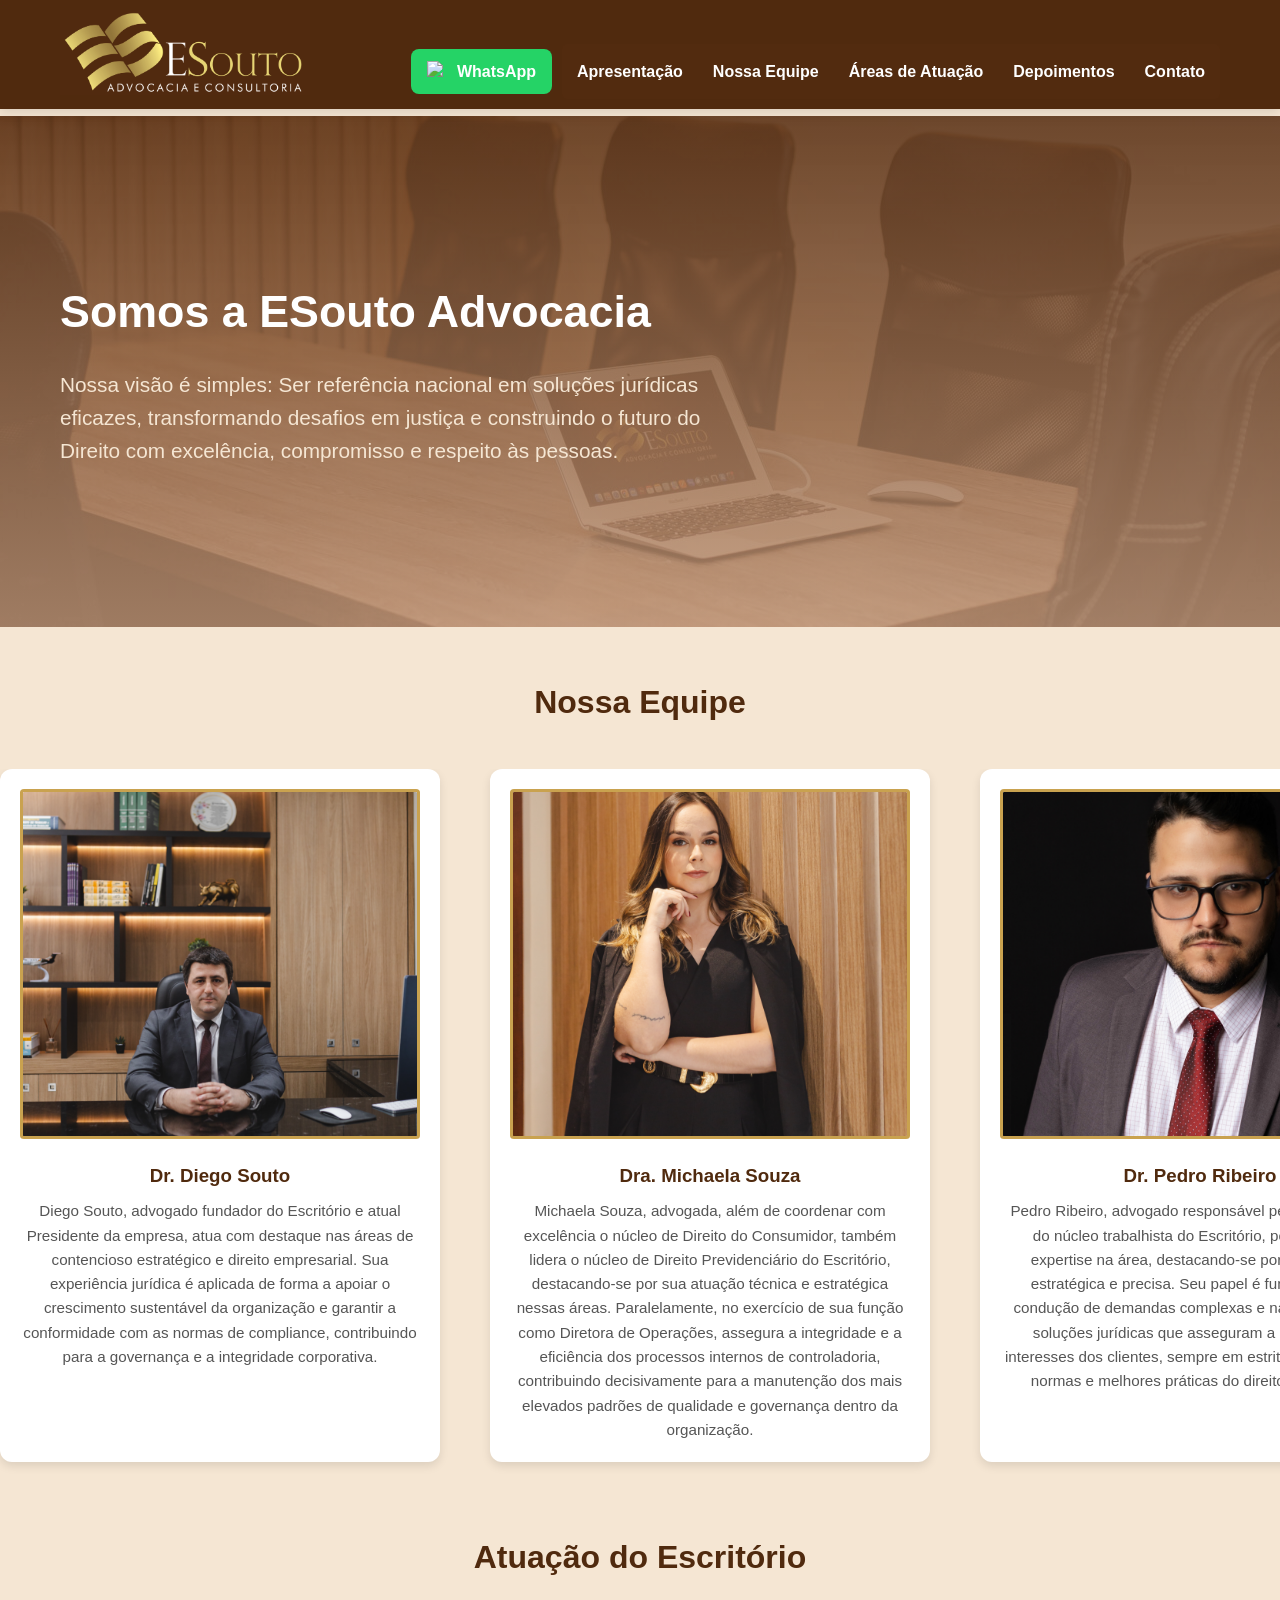
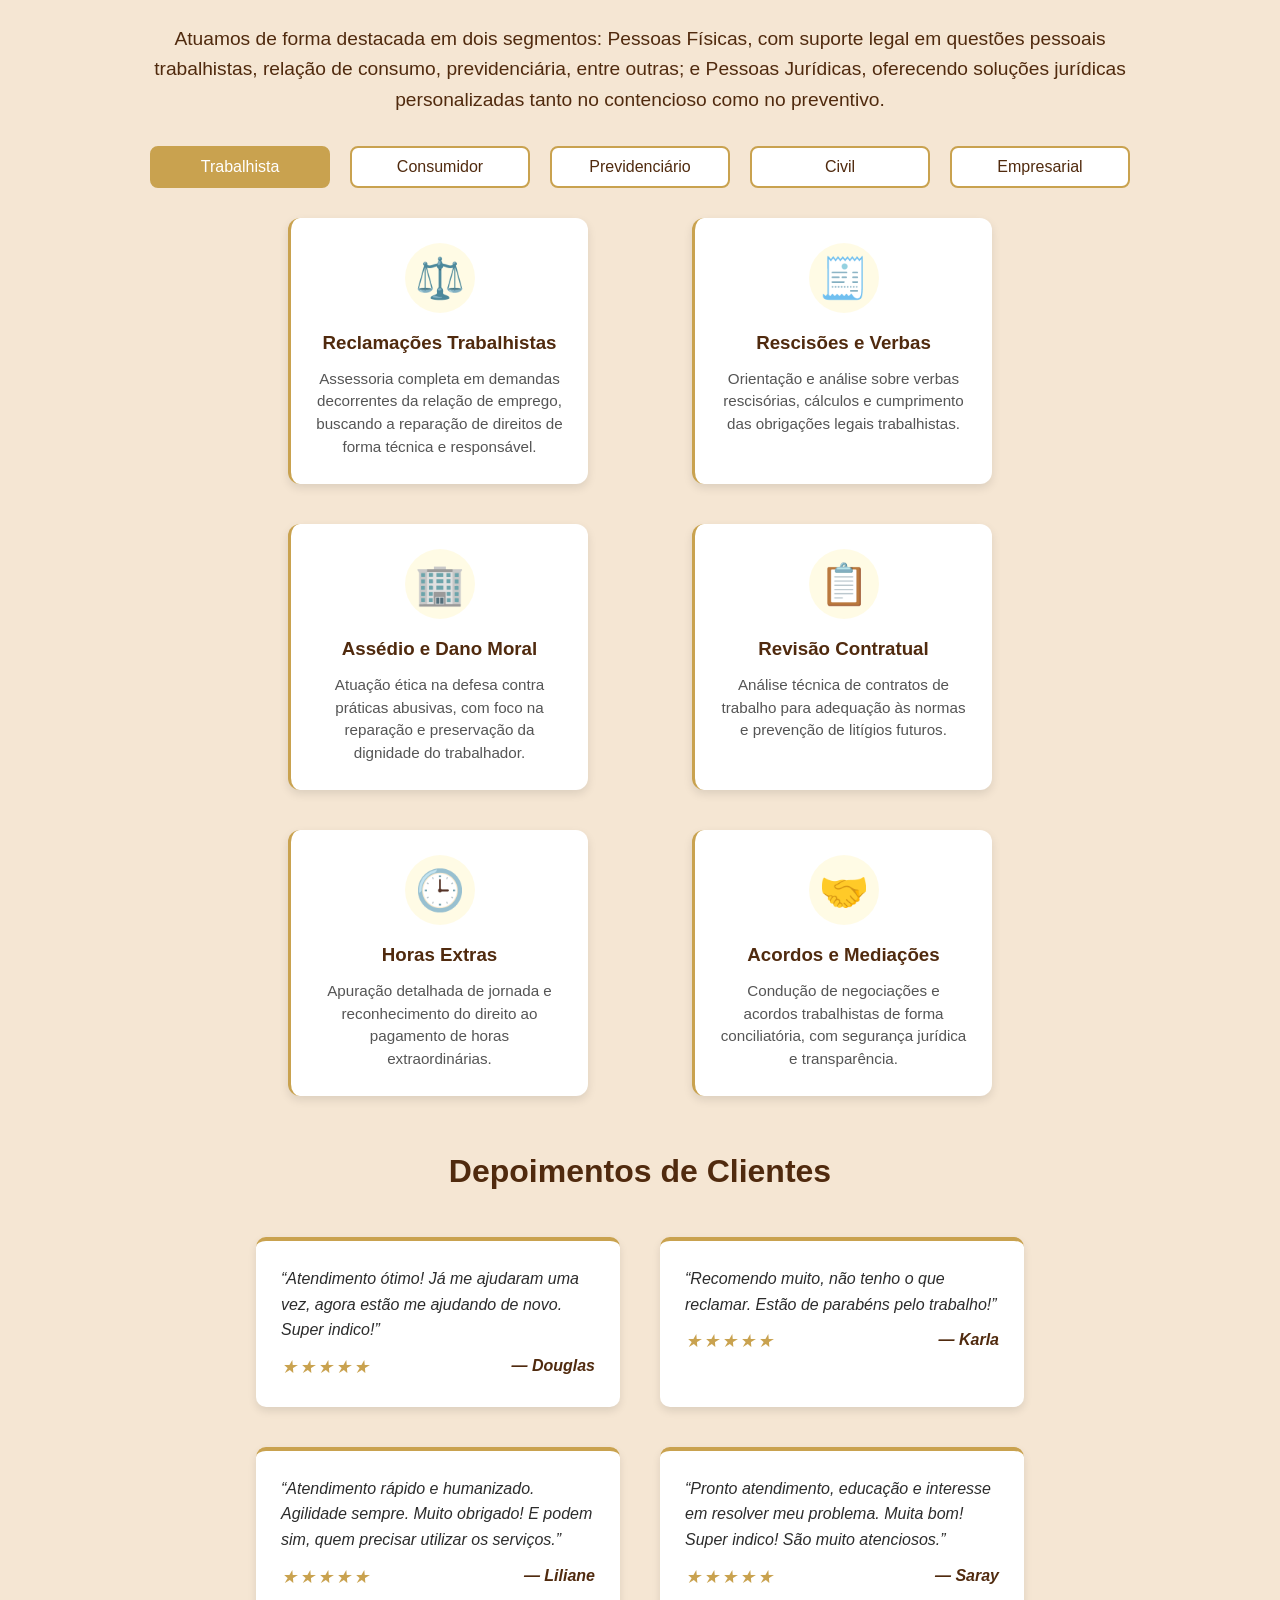
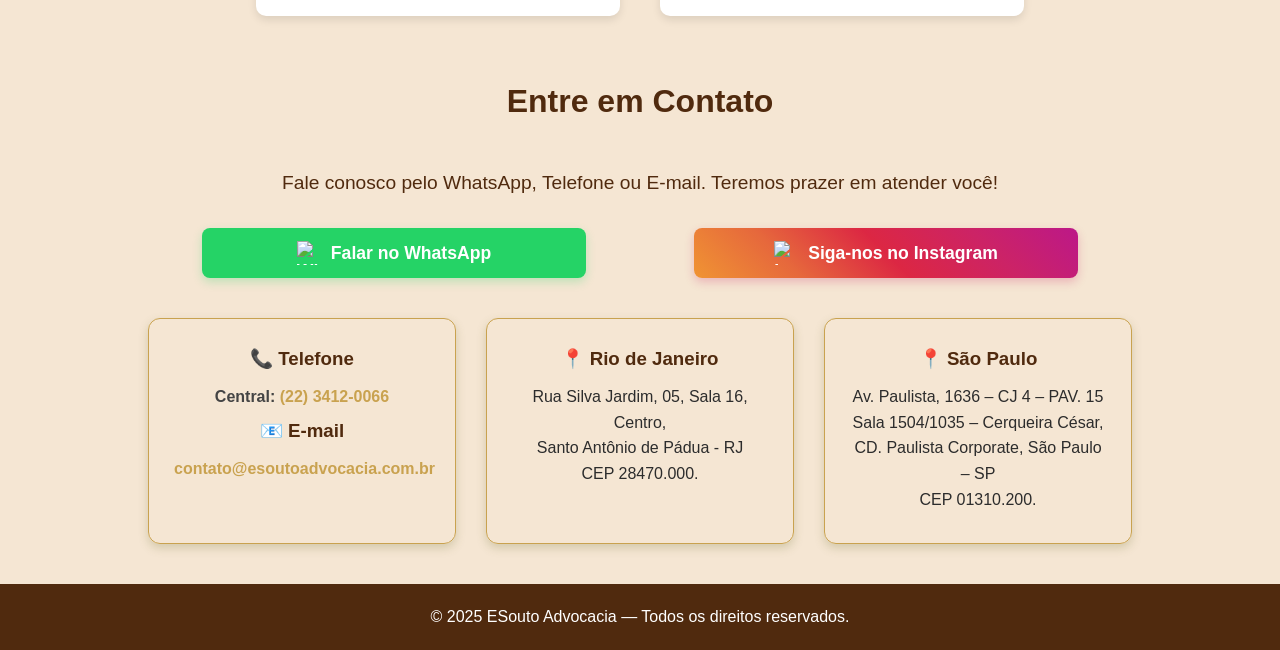
==== siteESouto/index.html @ 408ed257 "site Esouto" ====
<!DOCTYPE html>
<html lang="pt-BR">
<head>
  <meta charset="UTF-8">
  <meta name="viewport" content="width=device-width, initial-scale=1.0">
  <meta name="description" content="Escritório de advocacia especializado em Direito Trabalhista, Previdenciário e do Consumidor. Defesa com excelência, ética e resultados.">
  <title>ESouto Advocacia</title>
  <link rel="icon" href="images/logoMini.png" type="image/png">
  <link rel="stylesheet" href="style.css">
</head>
<body>
  <header>
    <img class="logo" src="images/Logo.png" alt="Logo-ESouto" />
    <div class="sub">
      <a href="https://api.whatsapp.com/send?phone=552234120066&text=Ol%C3%A1,%20estou%20em%20seu%20site%20e%20gostaria%20de%20falar%20com%20a%20ESouto%20Advocacia..." 
        target="_blank" 
        class="whatsapp-button">
        <img src="https://upload.wikimedia.org/wikipedia/commons/6/6b/WhatsApp.svg" 
            alt="WhatsApp" 
            class="whatsapp-icon">
        WhatsApp
      </a>
      <button class="menu-toggle" aria-label="Abrir menu">
        ☰
      </button>
      <nav>
        <a href="#sobre">Apresentação</a>
        <a href="#equipe">Nossa Equipe</a>
        <a href="#atuacao">Áreas de Atuação</a>
        <a href="#clientes">Depoimentos</a>
        <a href="#contato">Contato</a>
      </nav>
    </div>
  </header>

  <nav class="menu-oculto">
  <a href="#sobre">Apresentação</a>
    <a href="#equipe">Nossa Equipe</a>
    <a href="#atuacao">Áreas de Atuação</a>
    <a href="#clientes">Depoimentos</a>
    <a href="#contato">Contato</a>
  </nav>

  <section id="sobre" class="intro">
    <h1>Somos a ESouto Advocacia</h1>
    <p>Nossa visão é simples: Ser referência nacional em soluções jurídicas eficazes, transformando desafios em justiça e construindo o futuro do Direito com excelência, compromisso e respeito às pessoas.</p>
  </section>

  <section id="equipe">
    <h2>Nossa Equipe</h2>
    <div class="carrossel">
      <div class="carrossel-inner">
        <div class="advogado">
          <img src="images/Diego.png" alt="Dr. Diego Souto">
          <h3>Dr. Diego Souto</h3>
          <p>Diego Souto, advogado fundador do Escritório e atual Presidente da empresa, atua com destaque nas áreas de contencioso estratégico e direito empresarial. Sua experiência jurídica é aplicada de forma a apoiar o crescimento sustentável da organização e garantir a conformidade com as normas de compliance, contribuindo para a governança e a integridade corporativa.</p>
        </div>
        <div class="advogado">
          <img src="images/Michaela.png" alt="Dra. Michaela Souza">
          <h3>Dra. Michaela Souza</h3>
          <p>Michaela Souza, advogada, além de coordenar com excelência o núcleo de Direito do Consumidor, também lidera o núcleo de Direito Previdenciário do Escritório, destacando-se por sua atuação técnica e estratégica nessas áreas. Paralelamente, no exercício de sua função como Diretora de Operações, assegura a integridade e a eficiência dos processos internos de controladoria, contribuindo decisivamente para a manutenção dos mais elevados padrões de qualidade e governança dentro da organização.</p>
        </div>
        <div class="advogado">
          <img src="images/Pedro.png" alt="Dr. Pedro Ribeiro">
          <h3>Dr. Pedro Ribeiro</h3>
          <p>Pedro Ribeiro, advogado responsável pela coordenação do núcleo trabalhista do Escritório, possui notável expertise na área, destacando-se por sua atuação estratégica e precisa. Seu papel é fundamental na condução de demandas complexas e na formulação de soluções jurídicas que asseguram a proteção dos interesses dos clientes, sempre em estrita observância às normas e melhores práticas do direito do trabalho.</p>
        </div>
        <div class="advogado">
          <img src="images/Tamyris.png" alt="Tamyris Blanc">
          <h3>Tamyris Blanc</h3>
          <p>Tamyris Blanc, Diretora Institucional da empresa, exerce um papel fundamental no fortalecimento das relações institucionais e no apoio estratégico à gestão administrativa. Sua atuação abrange a supervisão das políticas internas e a garantia de alinhamento entre as diversas áreas da organização, promovendo uma gestão integrada e eficiente, sempre em conformidade com os princípios de governança e excelência operacional.</p>
        </div>
        <div class="advogado">
          <img src="images/Igor.png" alt="Igor Frotté">
          <h3>Igor Frotté</h3>
          <p>Igor Frotté, responsável setor de tecnologia, desempenha um papel crucial na garantia de que o Escritório se mantenha na vanguarda em termos de segurança e inovação tecnológica. Com precisão e expertise, assegura que as soluções adotadas sejam eficazes e alinhadas às mais modernas práticas do mercado, promovendo a proteção integral dos dados e informações sensíveis, além de impulsionar a eficiência operacional através de avanços tecnológicos.</p>
        </div>
      </div>

      <!-- Duplicado -->
      <div class="carrossel-inner">
        <div class="advogado">
          <img src="images/Diego.png" alt="Dr. Diego Souto">
          <h3>Dr. Diego Souto</h3>
          <p>Diego Souto, advogado fundador do Escritório e atual Presidente da empresa, atua com destaque nas áreas de contencioso estratégico e direito empresarial. Sua experiência jurídica é aplicada de forma a apoiar o crescimento sustentável da organização e garantir a conformidade com as normas de compliance, contribuindo para a governança e a integridade corporativa.</p>
        </div>
        <div class="advogado">
          <img src="images/Michaela.png" alt="Dra. Michaela Souza">
          <h3>Dra. Michaela Souza</h3>
          <p>Michaela Souza, advogada, além de coordenar com excelência o núcleo de Direito do Consumidor, também lidera o núcleo de Direito Previdenciário do Escritório, destacando-se por sua atuação técnica e estratégica nessas áreas. Paralelamente, no exercício de sua função como Diretora de Operações, assegura a integridade e a eficiência dos processos internos de controladoria, contribuindo decisivamente para a manutenção dos mais elevados padrões de qualidade e governança dentro da organização.</p>
        </div>
        <div class="advogado">
          <img src="images/Pedro.png" alt="Dr. Pedro Ribeiro">
          <h3>Dr. Pedro Ribeiro</h3>
          <p>Pedro Ribeiro, advogado responsável pela coordenação do núcleo trabalhista do Escritório, possui notável expertise na área, destacando-se por sua atuação estratégica e precisa. Seu papel é fundamental na condução de demandas complexas e na formulação de soluções jurídicas que asseguram a proteção dos interesses dos clientes, sempre em estrita observância às normas e melhores práticas do direito do trabalho.</p>
        </div>
        <div class="advogado">
          <img src="images/Tamyris.png" alt="Tamyris Blanc">
          <h3>Tamyris Blanc</h3>
          <p>Tamyris Blanc, Diretora Institucional da empresa, exerce um papel fundamental no fortalecimento das relações institucionais e no apoio estratégico à gestão administrativa. Sua atuação abrange a supervisão das políticas internas e a garantia de alinhamento entre as diversas áreas da organização, promovendo uma gestão integrada e eficiente, sempre em conformidade com os princípios de governança e excelência operacional.</p>
        </div>
        <div class="advogado">
          <img src="images/Igor.png" alt="Igor Frotté">
          <h3>Igor Frotté</h3>
          <p>Igor Frotté, responsável setor de tecnologia, desempenha um papel crucial na garantia de que o Escritório se mantenha na vanguarda em termos de segurança e inovação tecnológica. Com precisão e expertise, assegura que as soluções adotadas sejam eficazes e alinhadas às mais modernas práticas do mercado, promovendo a proteção integral dos dados e informações sensíveis, além de impulsionar a eficiência operacional através de avanços tecnológicos.</p>
        </div>
      </div>
    </div>
  </section>

  <section id="atuacao">
    <h2>Atuação do Escritório</h2>
    <p class="introd">
      Atuamos de forma destacada em dois segmentos: Pessoas Físicas, com suporte legal em questões pessoais trabalhistas, relação de consumo, previdenciária, entre outras; e Pessoas Jurídicas, oferecendo soluções jurídicas personalizadas tanto no contencioso como no preventivo.
    </p>

    <div class="tabs">
      <button class="tab active" data-tab="trabalhista">Trabalhista</button>
      <button class="tab" data-tab="consumidor">Consumidor</button>
      <button class="tab" data-tab="previdenciario">Previdenciário</button>
      <button class="tab" data-tab="civil">Civil</button>
      <button class="tab" data-tab="empresarial">Empresarial</button>
    </div>

    <div class="tab-content active" id="trabalhista">
      <div class="cards">
        <div class="card">
          <div class="icon">⚖️</div>
          <h3>Reclamações Trabalhistas</h3>
          <p>Assessoria completa em demandas decorrentes da relação de emprego, buscando a reparação de direitos de forma técnica e responsável.</p>
        </div>
        <div class="card">
          <div class="icon">🧾</div>
          <h3>Rescisões e Verbas</h3>
          <p>Orientação e análise sobre verbas rescisórias, cálculos e cumprimento das obrigações legais trabalhistas.</p>
        </div>
        <div class="card">
          <div class="icon">🏢</div>
          <h3>Assédio e Dano Moral</h3>
          <p>Atuação ética na defesa contra práticas abusivas, com foco na reparação e preservação da dignidade do trabalhador.</p>
        </div>
        <div class="card">
          <div class="icon">📋</div>
          <h3>Revisão Contratual</h3>
          <p>Análise técnica de contratos de trabalho para adequação às normas e prevenção de litígios futuros.</p>
        </div>
        <div class="card">
          <div class="icon">🕒</div>
          <h3>Horas Extras</h3>
          <p>Apuração detalhada de jornada e reconhecimento do direito ao pagamento de horas extraordinárias.</p>
        </div>
        <div class="card">
          <div class="icon">🤝</div>
          <h3>Acordos e Mediações</h3>
          <p>Condução de negociações e acordos trabalhistas de forma conciliatória, com segurança jurídica e transparência.</p>
        </div>
      </div>
    </div>

    <div class="tab-content" id="consumidor">
      <div class="cards">
        <div class="card">
          <div class="icon">💳</div>
          <h3>Cobranças Indevidas</h3>
          <p>Defesa contra cobranças e descontos indevidos, buscando a restituição de valores e a responsabilização adequada.</p>
        </div>
        <div class="card">
          <div class="icon">📱</div>
          <h3>Contratos de Telefonia</h3>
          <p>Atuação em casos de falhas na prestação de serviços e cláusulas abusivas em contratos de telecomunicações.</p>
        </div>
        <div class="card">
          <div class="icon">🚗</div>
          <h3>Problemas com Veículos</h3>
          <p>Auxílio em litígios envolvendo vícios ocultos, atrasos de entrega e descumprimento de garantias.</p>
        </div>
        <div class="card">
          <div class="icon">🏠</div>
          <h3>Planos e Serviços</h3>
          <p>Intermediação de conflitos com instituições financeiras, educacionais e de saúde, conforme o CDC.</p>
        </div>
        <div class="card">
          <div class="icon">💡</div>
          <h3>Falha na Prestação de Serviço</h3>
          <p>Atuação voltada à reparação de danos e cumprimento contratual nas relações de consumo.</p>
        </div>
        <div class="card">
          <div class="icon">📦</div>
          <h3>Produtos com Defeito</h3>
          <p>Reclamação de vícios de produto e assistência jurídica para garantir substituição ou ressarcimento.</p>
        </div>
      </div>
    </div>

    <div class="tab-content" id="previdenciario">
      <div class="cards">
        <div class="card">
          <div class="icon">👵</div>
          <h3>Aposentadorias</h3>
          <p>Planejamento e requerimento de aposentadorias, assegurando o melhor benefício possível dentro da legislação vigente.</p>
        </div>
        <div class="card">
          <div class="icon">💼</div>
          <h3>Benefícios por Incapacidade</h3>
          <p>Atuação em auxílios e aposentadorias por invalidez, com análise técnica de laudos e documentação.</p>
        </div>
        <div class="card">
          <div class="icon">👨‍👩‍👧</div>
          <h3>Pensão por Morte</h3>
          <p>Assessoria completa para concessão e revisão de pensões, com atenção à legislação previdenciária atual.</p>
        </div>
        <div class="card">
          <div class="icon">📑</div>
          <h3>Revisão de Benefício</h3>
          <p>Reavaliação de benefícios concedidos com erros de cálculo, buscando a devida correção e aumento do valor.</p>
        </div>
        <div class="card">
          <div class="icon">⚙️</div>
          <h3>Planejamento Previdenciário</h3>
          <p>Estratégia para garantir segurança e otimização na aposentadoria, considerando tempo e contribuições.</p>
        </div>
        <div class="card">
          <div class="icon">🕊️</div>
          <h3>Auxílio-Reclusão</h3>
          <p>Atendimento humanizado na obtenção do benefício aos dependentes conforme requisitos legais.</p>
        </div>
      </div>
    </div>

    <div class="tab-content" id="civil">
      <div class="cards">
        <div class="card">
          <div class="icon">🏡</div>
          <h3>Direito de Família</h3>
          <p>Atuação ética em divórcios, guarda, alimentos e partilhas, sempre priorizando soluções conciliatórias.</p>
        </div>
        <div class="card">
          <div class="icon">🧾</div>
          <h3>Contratos Civis</h3>
          <p>Elaboração e revisão de contratos com clareza jurídica e segurança nas relações civis.</p>
        </div>
        <div class="card">
          <div class="icon">⚖️</div>
          <h3>Responsabilidade Civil</h3>
          <p>Propositura e defesa em ações de indenização por danos materiais e morais.</p>
        </div>
        <div class="card">
          <div class="icon">📜</div>
          <h3>Sucessões</h3>
          <p>Planejamento sucessório e inventários com foco em segurança e harmonia familiar.</p>
        </div>
        <div class="card">
          <div class="icon">🏠</div>
          <h3>Posse e Propriedade</h3>
          <p>Assessoria em regularização de imóveis, usucapião e disputas possessórias.</p>
        </div>
        <div class="card">
          <div class="icon">🧍</div>
          <h3>Obrigações e Contratos</h3>
          <p>Atuação preventiva e contenciosa em descumprimento contratual e inadimplemento.</p>
        </div>
      </div>
    </div>

    <div class="tab-content" id="empresarial">
      <div class="cards">
        <div class="card">
          <div class="icon">🏢</div>
          <h3>Constituição de Empresas</h3>
          <p>Assessoria completa na estruturação e formalização de sociedades empresariais.</p>
        </div>
        <div class="card">
          <div class="icon">📈</div>
          <h3>Contratos Empresariais</h3>
          <p>Elaboração e revisão de instrumentos jurídicos voltados à atividade empresarial.</p>
        </div>
        <div class="card">
          <div class="icon">💼</div>
          <h3>Contencioso Empresarial</h3>
          <p>Defesa técnica em litígios envolvendo relações empresariais e comerciais.</p>
        </div>
        <div class="card">
          <div class="icon">🔍</div>
          <h3>Compliance e Governança</h3>
          <p>Implementação de políticas de conformidade e integridade corporativa.</p>
        </div>
        <div class="card">
          <div class="icon">🤝</div>
          <h3>Negociações e Contratos</h3>
          <p>Condução de negociações estratégicas com segurança jurídica e ética.</p>
        </div>
        <div class="card">
          <div class="icon">⚙️</div>
          <h3>Recuperação de Crédito</h3>
          <p>Atuação técnica na cobrança e recuperação de valores empresariais inadimplidos.</p>
        </div>
      </div>
    </div>
  </section>

  <section id="clientes">
    <h2>Depoimentos de Clientes</h2>
    <div class="depoimentos">
      <div class="depoimento">
        “Atendimento ótimo! Já me ajudaram uma vez, agora estão me ajudando de novo. Super indico!”
        <div class="avaliacao">
          <div class="estrelas">★★★★★</div>
          <span>— Douglas</span>
        </div>
      </div>
      <div class="depoimento">
        “Recomendo muito, não tenho o que reclamar. Estão de parabéns pelo trabalho!”
        <div class="avaliacao">
          <div class="estrelas">★★★★★</div>
          <span>— Karla</span>
        </div>
      </div>
      <div class="depoimento">
        “Atendimento rápido e humanizado. Agilidade sempre. Muito obrigado! E podem sim, quem precisar utilizar os serviços.”
        <div class="avaliacao">
          <div class="estrelas">★★★★★</div>
          <span>— Liliane</span>
        </div>
      </div>
      <div class="depoimento">
        “Pronto atendimento, educação e interesse em resolver meu problema. Muita bom! Super indico! São muito atenciosos.”
        <div class="avaliacao">
          <div class="estrelas">★★★★★</div>
          <span>— Saray</span>
        </div>
      </div>
      <div class="depoimento">
        “Atendimento excelente! Profissionais dedicados e muito atenciosos, sem forçar nada para querer arrancar dinheiro do povo, mas sim compromissados. Amei!! Parabéns para a equipe!”
        <div class="avaliacao">
          <div class="estrelas">★★★★★</div>
          <span>— Talita</span>
        </div>
      </div>
      <div class="depoimento">
        “Atendimento de excelência! Advogado muito humano e com equipe de primeira. Tudo aconteceu conforme combinado com valores justos e como consequência a vitória veio! Só tenho que agradecer. Meus parabéns!”
        <div class="avaliacao">
          <div class="estrelas">★★★★★</div>
          <span>— Rogério</span>
        </div>
      </div>
    </div>
  </section>

  <section id="contato" class="contato">
    <h2>Entre em Contato</h2>
    <p class="descricao">
      Fale conosco pelo WhatsApp, Telefone ou E-mail. Teremos prazer em atender você!
    </p>

    <div class="contato-botoes">
      <a href="https://api.whatsapp.com/send?phone=552234120066&text=Ol%C3%A1,%20estou%20em%20seu%20site%20e%20gostaria%20de%20falar%20com%20a%20ESouto%20Advocacia..." target="_blank" class="btn-contato whatsapp">
        <img src="https://upload.wikimedia.org/wikipedia/commons/6/6b/WhatsApp.svg" alt="WhatsApp">
        Falar no WhatsApp
      </a>

      <a href="https://www.instagram.com/esoutoadvocacia/" target="_blank" class="btn-contato instagram">
        <img src="https://upload.wikimedia.org/wikipedia/commons/a/a5/Instagram_icon.png" alt="Instagram">
        Siga-nos no Instagram
      </a>
    </div>

    <div class="contato-canais">
      <div class="contato-item">
        <h3>📞 Telefone</h3>
        <p><strong>Central:</strong> <a href="tel:+552234120066">(22) 3412-0066</a></p>
        <h3>📧 E-mail</h3>
        <p><a href="mailto:contato@esoutoadvocacia.com.br">contato@esoutoadvocacia.com.br</a></p>
      </div>

      <div class="contato-item">
        <h3>📍 Rio de Janeiro</h3>
          Rua Silva Jardim, 05, Sala 16, Centro, <br>
          Santo Antônio de Pádua - RJ <br> 
          CEP 28470.000.
        </p>
      </div>
      <div class="contato-item">
        <h3>📍 São Paulo</h3>
          Av. Paulista, 1636 – CJ 4 – PAV. 15 <br>
          Sala 1504/1035 – Cerqueira César, CD. Paulista Corporate, São Paulo – SP <br>
          CEP 01310.200.
        </p>
      </div>
    </div>
  </section>

  <a href="https://api.whatsapp.com/send?phone=552234120066&text=Ol%C3%A1,%20estou%20em%20seu%20site%20e%20gostaria%20de%20falar%20com%20a%20ESouto%20Advocacia..." class="whatsapp-float" target="_blank">
    <img src="https://upload.wikimedia.org/wikipedia/commons/6/6b/WhatsApp.svg" alt="WhatsApp">
  </a>

  <footer>
    © 2025 ESouto Advocacia — Todos os direitos reservados.
  </footer>

  <script src="script.js"></script>
</body>
</html>
---- siteESouto/style.css ----
:root {
      --primaria: #502A0E;
      --secundaria: #F5E6D3;
      --dourado: #C9A24F;
      --texto: #2C2C2C;
    }

    * {
      margin: 0;
      padding: 0;
      box-sizing: border-box;
      scroll-behavior: smooth;
    }

    body {
      font-family: 'Segoe UI', Tahoma, Geneva, Verdana, sans-serif;
      background-color: var(--secundaria);
      color: var(--texto);
      line-height: 1.6;
    }

    header {
      background-color: var(--primaria);
      color: white;
      padding: 10px 60px 10px 60px;
      display: flex;
      position: fixed;
      width: 100%;
      z-index: 3;
      justify-content: space-between;
      align-items:baseline;
      top: 0;
      box-shadow: 0 4px 10px rgba(0,0,0,0.1);
    }

    header img {
      width: 250px;
    }

    header h1 {
      font-size: 2.5em;
      margin-bottom: 10px;
      letter-spacing: 1px;
    }

    header p {
      font-size: 1.2em;
      color: var(--dourado);
    }

    nav {
      background-color: #522b0f;
      border-radius: 5px;
      display: flex;
      justify-content: center;
      gap: 30px;
      padding: 15px;
    }

    nav a {
      color: white;
      text-decoration: none;
      font-weight: bold;
      transition: color 0.3s;
      display: flex;
      justify-content: center;
      align-items: center;
    }

    nav a:hover {
      color: var(--dourado);
    }

    .whatsapp-button {
      display: inline-flex;
      align-items: center;
      gap: 8px;
      background-color: #25D366; /* Cor oficial do WhatsApp */
      color: white;
      text-decoration: none;
      font-weight: 600;
      font-size: 16px;
      padding: 10px 16px;
      border-radius: 8px;
      transition: background 0.3s ease, transform 0.2s ease;
      margin-right: 10px;
    }

    .whatsapp-button:hover {
      background-color: #1ebe5d;
      transform: scale(1.05);
    }

    .whatsapp-icon {
      width: 22px;
      height: 22px;
    }

    section {
      padding-top: 50px;
    }

    h2 {
      text-align: center;
      color: var(--primaria);
      margin-bottom: 40px;
      font-size: 2em;
    }

    /* --- Seção Apresentação --- */
    .intro {
      background: linear-gradient(rgba(97, 56, 27, 0.9), rgba(193, 149, 117, 0.8)), 
                  url('images/es2.jpg') center;
      color: white;
      text-align: left;
      padding: 160px 60px;
      margin-top: 116px;
    }

    .intro h1 {
      font-size: 2.8em;
      margin-bottom: 20px;
    }

    .intro p {
      font-size: 1.3em;
      max-width: 700px;
      color: var(--secundaria);
    }

    /* --- Carrossel Advogados --- */

    .carrossel {
      display: flex;
      gap: 60px;
      padding-bottom: 20px;
      overflow: hidden;
      position: relative;
    }

    .carrossel-inner {
      display: flex;
      gap: 50px;
      animation: deslizar 80s linear infinite;
    }

    @keyframes deslizar {
      from {
        transform: translateX(0);
      }
      to {
        transform: translateX(-100%);
      }
    }

    .advogado {
      background: white;
      border-radius: 12px;
      box-shadow: 0 4px 10px rgba(0,0,0,0.1);
      flex: 0 0 300px;
      scroll-snap-align: center;
      text-align: center;
      padding: 20px;
    }

    .advogado img {
      width: 400px;
      height: 350px;
      border-radius: 1%;
      object-fit: cover;
      object-position: center;
      margin-bottom: 15px;
      border: 3px solid var(--dourado);
    }

    .advogado h3 {
      color: var(--primaria);
      margin-bottom: 8px;
    }

    .advogado p {
      font-size: 0.95em;
      color: #555;
    }

    /* --- Áreas de atuação --- */

    #atuacao {
      text-align: center;
    }

    #atuacao .introd {
      color: var(--primaria);
      font-size: 1.2em;
      line-height: 1.6em;
      padding-bottom: 30px;
      margin: auto;
      max-width: 1000px;
    }

    .tabs {
      display: flex;
      justify-content: center;
      gap: 20px;
      margin-bottom: 30px;
      flex-wrap: wrap;
    }

    .tab {
      background: white;
      border: 2px solid var(--dourado);
      color: var(--primaria);
      padding: 10px 20px;
      border-radius: 8px;
      cursor: pointer;
      transition: all 0.3s;
      font-size: 16px;
      width: 180px;
    }

    .tab.active, .tab:hover {
      background: var(--dourado);
      color: white;
    }

    .tab-content {
      display: none;
    }

    .tab-content.active {
      display: block;
    }

    .cards {
      display: grid;
      grid-template-columns: repeat(auto-fit, minmax(250px, 1fr));
      gap: 40px;
      justify-items: center;
      margin: 0px 20vw;
    }

    .card {
      background: white;
      padding: 25px;
      border-radius: 12px;
      box-shadow: 0 4px 10px rgba(0,0,0,0.1);
      max-width: 300px;
      text-align: center;
      transition: transform 0.3s ease;
      border-left: 3px solid var(--dourado);
    }

    .card:hover {
      transform: translateY(-5px);
    }

    .icon {
      font-size: 40px;
      color: var(--dourado);
      background: rgba(255,215,0,0.1);
      border-radius: 50%;
      width: 70px;
      height: 70px;
      display: flex;
      align-items: center;
      justify-content: center;
      margin: 0 auto 15px;
    }

    .card h3 {
      color: var(--primaria);
      margin-bottom: 10px;
    }

    .card p {
      color: #555;
      font-size: 0.95em;
      line-height: 1.5em;
    }




    /* --- Depoimentos --- */
    .depoimentos {
      display: grid;
      grid-template-columns: repeat(auto-fit, minmax(25vw, 1fr));
      gap: 40px;
      margin: 0 20vw;
      position: relative;
    }

    .depoimento {
      background: white;
      padding: 25px;
      border-radius: 10px;
      border-top: 4px solid var(--dourado);
      box-shadow: 0 4px 8px rgba(0,0,0,0.1);
      font-style: italic;
      display: none;
      opacity: 0;
      visibility: hidden;
      transform: translateY(10px);
      transition: opacity 0.8s ease, transform 0.8s ease;
      cursor: pointer;
    }

    .depoimento.ativo {
      opacity: 1;
      display: inline;
      visibility: visible;
      transform: translateY(0);
    }

    .depoimento span {
      display: block;
      margin-top: 10px;
      color: var(--primaria);
      font-weight: bold;
      text-align: right;
    }

    .avaliacao {
      display: flex;
      justify-content: space-between;
    }

    .estrelas {
      color: var(--dourado); /* usa sua variável dourado */
      font-size: 18px;
      letter-spacing: 2px;
      margin-top: 10px;
      text-align: right;
    }

    /* --- Contato --- */

    .contato {
      text-align: center;
      padding: 60px 20px 0px 20px;
      margin: 0px 10vw;
    }

    .contato .descricao {
      color: var(--primaria);
      font-size: 1.2em;
      margin-bottom: 30px;
    }

    .contato-canais {
      display: grid;
      grid-template-columns: repeat(auto-fit, minmax(280px, 1fr));
      gap: 30px;
      justify-items: center;
      margin-bottom: 40px;
    }

    .contato-item {
      padding: 25px;
      border-radius: 12px;
      border: solid 1px var(--dourado);
      box-shadow: 0 4px 10px rgba(111, 116, 51, 0.25);
      width: 100%;
      max-width: 380px;
    }

    .contato-item h3 {
      color: var(--primaria);
      margin-bottom: 10px;
    }

    .contato-item p {
      margin: 6px 0;
      color: #444;
      font-size: 1em;
    }

    .contato a {
      color: var(--dourado);
      font-weight: bold;
      text-decoration: none;
    }

    .contato a:hover {
      text-decoration: underline;
    }

    /* --- Botões de contato --- */

    .contato-botoes {
      display: flex;
      justify-content: space-around;
      flex-wrap: wrap;
      margin-bottom: 40px;
    }

    .btn-contato {
      display: flex;
      align-items: center;
      justify-content: center;
      font-weight: 600;
      font-size: 1.1em;
      color: white  !important;
      padding: 14px 28px;
      border-radius: 8px;
      text-decoration: none;
      transition: transform 0.2s ease, box-shadow 0.2s ease;
      width: 30vw;
      height: 50px;
    }

    .btn-contato img {
      width: 24px;
      height: 24px;
      margin-right: 10px;
    }

    /* WhatsApp */
    .btn-contato.whatsapp {
      background-color: #25D366;
      box-shadow: 0 4px 10px rgba(37, 211, 102, 0.25);
    }

    .btn-contato.whatsapp:hover {
      transform: scale(1.05);
      box-shadow: 0 6px 12px rgba(37, 211, 102, 0.35);
    }

    /* Instagram */
    .btn-contato.instagram {
      background: linear-gradient(45deg, #f09433, #e6683c, #dc2743, #cc2366, #bc1888);
      box-shadow: 0 4px 10px rgba(204, 35, 102, 0.25);
    }

    .btn-contato.instagram:hover {
      transform: scale(1.05);
      box-shadow: 0 6px 12px rgba(204, 35, 102, 0.35);
    }


    footer {
      background-color: var(--primaria);
      color: white;
      text-align: center;
      padding: 20px;
    } 


    .sub {
      display: flex;
      align-items: center;
    }

    .menu-oculto {
      position: fixed;
      top: 90px;
      right: 0;
      z-index: 5;
      display: none;
      justify-content: center;
      flex-direction: column;
    }

    .menu-toggle {
      display: none;
    }

    .whatsapp-float {
      display: none;
    }

  @media (max-width: 1250px) {

    nav a {
      font-size: 14px;
    }

    header {
      padding: 10px 10px 10px 30px;
    }

  }

  @media (max-width: 1055px) {

    .intro {
      margin-top: 105px;
    }

    .depoimentos {
      grid-template-columns: repeat(auto-fit, minmax(90vw, 1fr));
      margin: 0 5vw;
    }

    header {
      align-items: center;
    }

    header nav {
      display: none;
    }

    .menu-oculto.ativo{
      display: flex;
    }

    .menu-toggle {
      display: inline;
      height: 40px;
      width: 40px;
      font-size: 20px;
      margin-left: 30px;
    }

  }

  @media (max-width: 660px) {

    .intro {
      margin-top: 80px;
    }

    header {
      height: 80px;
    }

    .logo {
      width: 30vw;
      min-width: 110px;
    }

    .menu-oculto {
      top: 70px;
    }

    .contato-botoes {
      width: 100%;
      font-size: 15px;
    }

    .contato-botoes a{
      width: 95%;
      margin-bottom: 20px;
    }

  }

  @media (max-width: 500px) {

    h2 {
      font-size: 22px ;
    }

    .whatsapp-button{
      margin: 0; 
      height: 40px;
      font-size: 12px;
    }

    header {
      padding: 10px 0px;
    }

    .menu-toggle {
      margin: 10px;
    }

    .cards {
      width: 100%;
      margin: 0px !important;
    }

    .card {
      margin: 0px 5px;
    }

    .contato-canais {
      display: flex;
      flex-direction: column;
      width: 100%;
      align-items: center;
    }

    .contato {
      padding: 60px 0px;
      margin: 0px 5px;
    }

    .contato-item {
      width: 100%;
      font-size: 15px;
    }

    .depoimentos {
      margin: 5px;
    }

    #atuacao .introd  {
      font-size: 16px;
    }

    .intro {
      text-align: left;
      padding: 20vw 20px;
      background-size: cover;
    }

    .intro h1 {
      font-size: 1.2em;
      margin-bottom: 20px;
    }

    .intro p {
      font-size: 1em;
    }

    .carrossel {
      gap: 20px;
    }

    .advogado {
      padding: 10px;
    }

    .advogado img {
      width: 90vw;
      height: 80vw;
      margin-bottom: 0px;
    }

    .advogado h3 {
      color: var(--primaria);
      margin-bottom: 3px;
    }

    .advogado p {
      font-size: 0.95em;
      color: #555;
    }

    .whatsapp-float {
    position: fixed;
    bottom: 20px;
    right: 20px;
    background-color: #25d366;
    border-radius: 50%;
    padding: 8px;
    box-shadow: 0 2px 5px rgba(0,0,0,0.3);
    z-index: 1000;
    display: block;
    }

    .whatsapp-float img {
      width: 40px;
      height: 40px;
      object-fit: contain;
      display: block;  
    }
  }
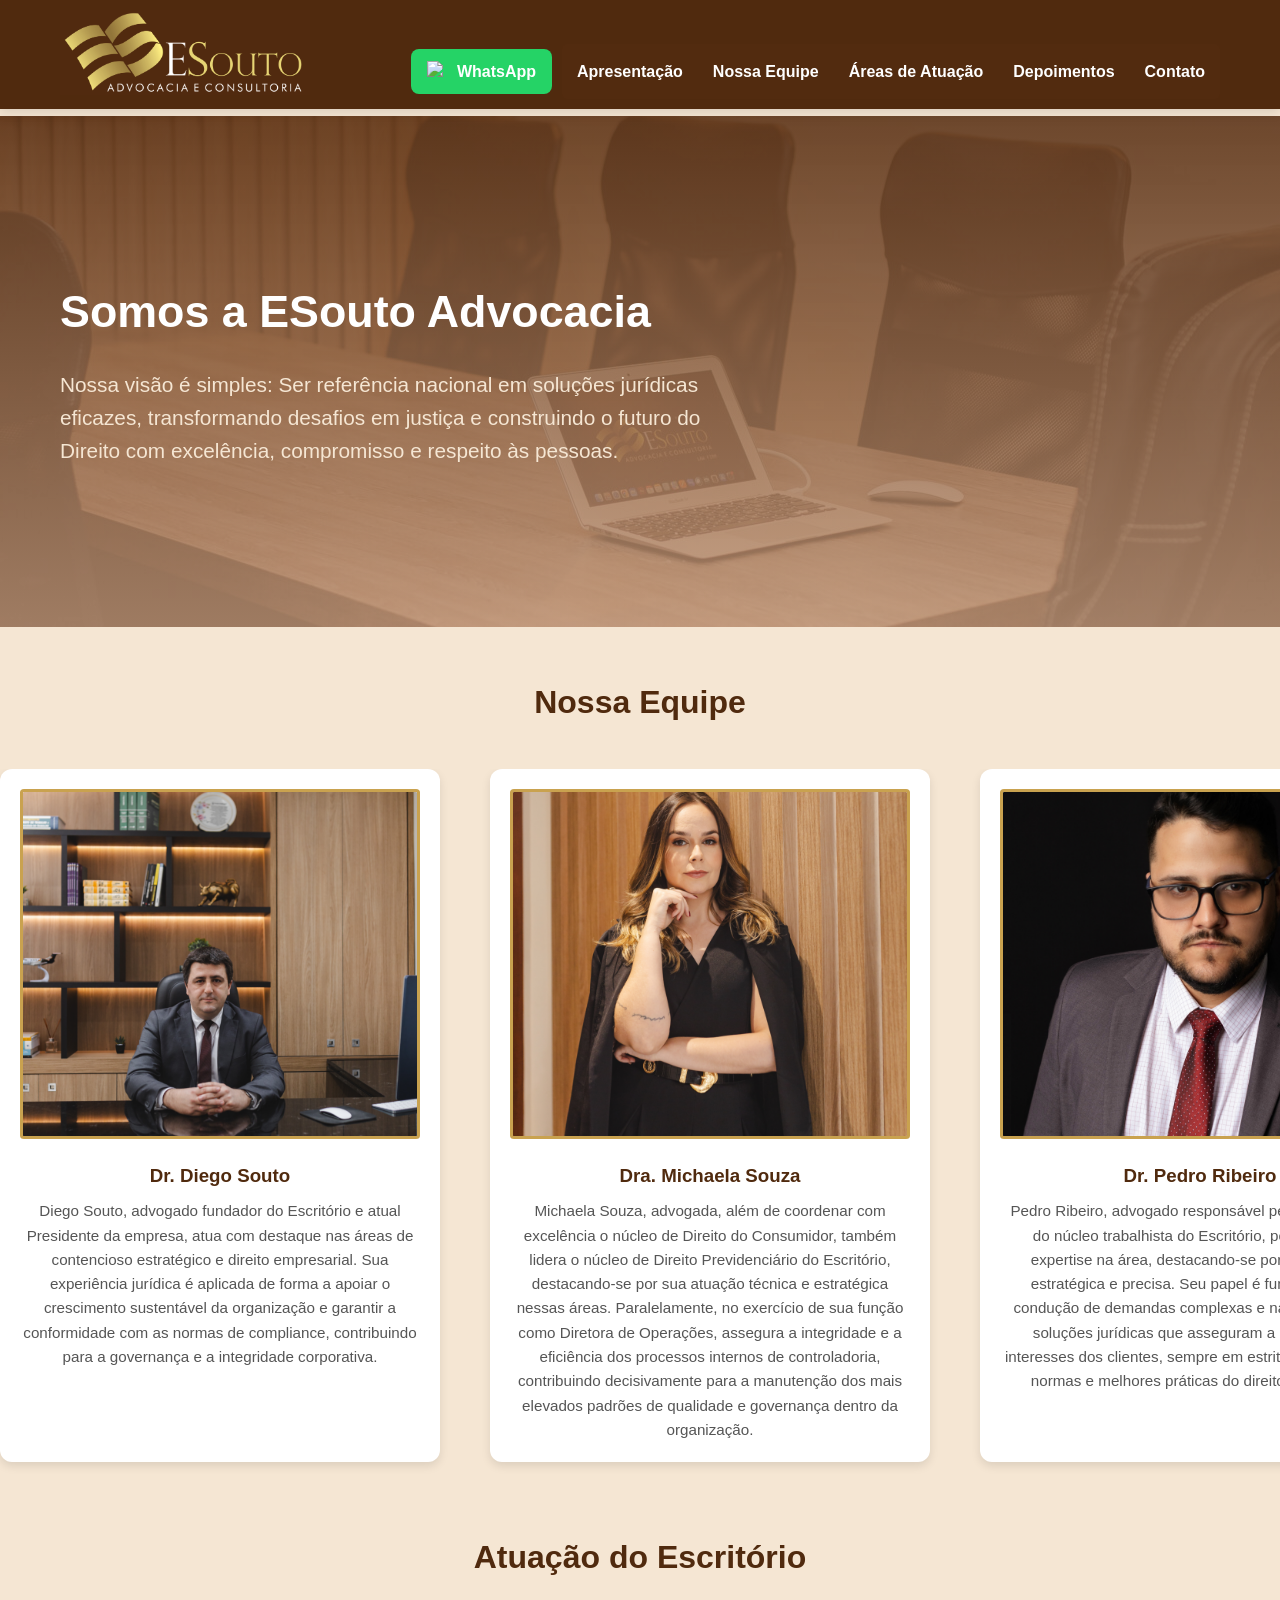
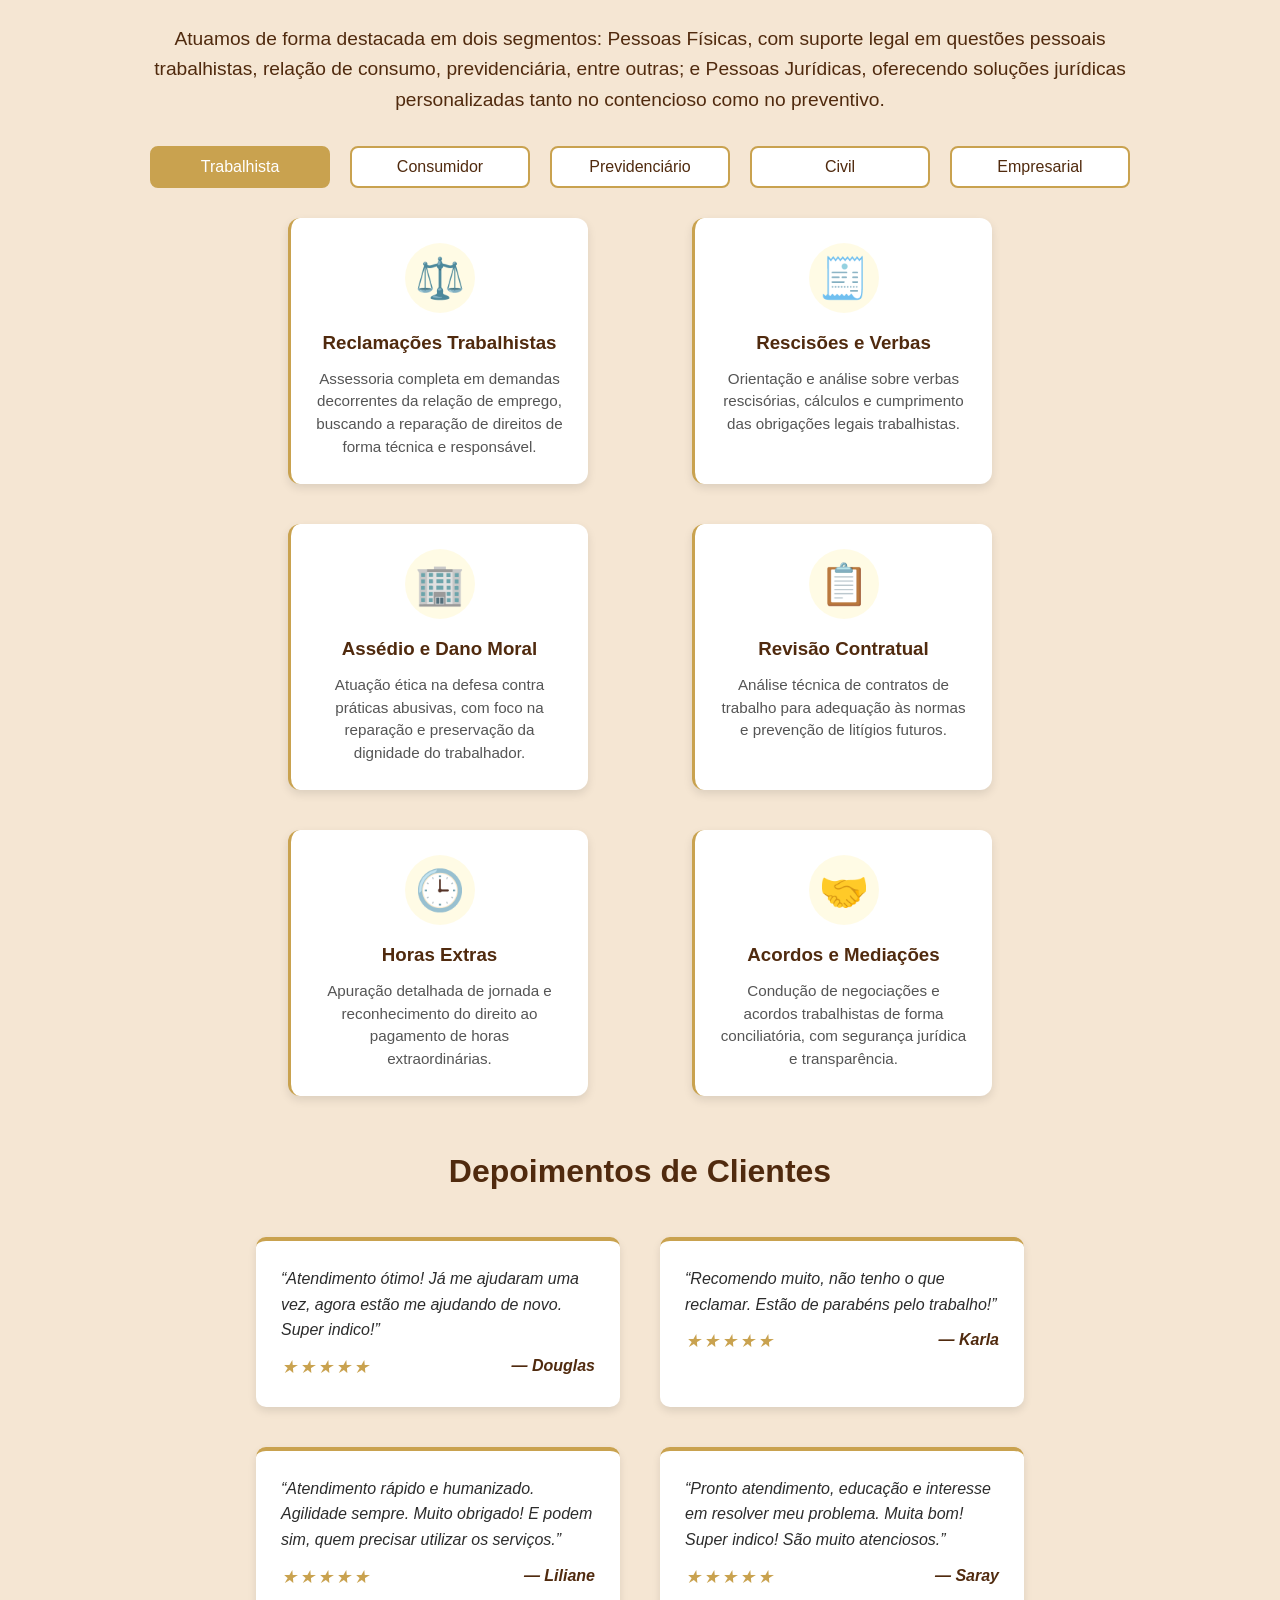
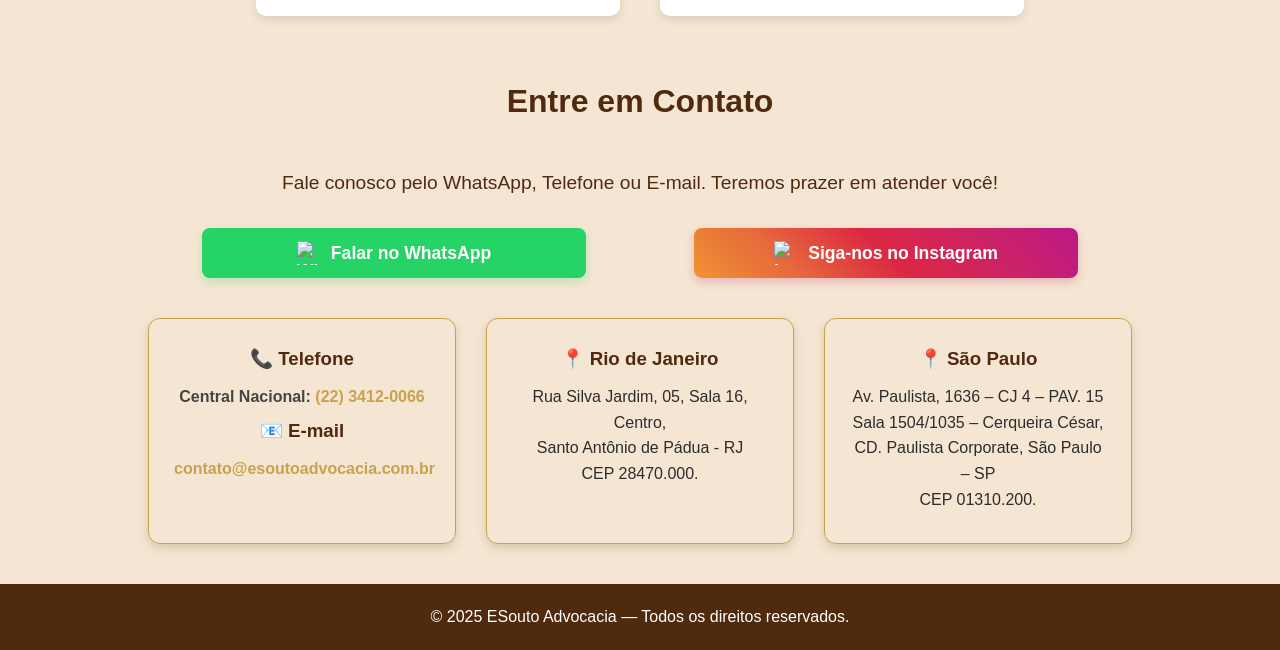
==== commit 420f3ef3: "tag google" ====
--- a/siteESouto/index.html
+++ b/siteESouto/index.html
@@ -7,6 +7,32 @@
   <title>ESouto Advocacia</title>
   <link rel="icon" href="images/logoMini.png" type="image/png">
   <link rel="stylesheet" href="style.css">
+
+  <!-- Google tag (gtag.js) -->
+  <script async src="https://www.googletagmanager.com/gtag/js?id=AW-387152205"></script>
+  <script>
+    window.dataLayer = window.dataLayer || [];
+    function gtag(){dataLayer.push(arguments);}
+    gtag('js', new Date());
+
+    gtag('config', 'AW-387152205');
+  </script>
+  <!-- Event snippet for WhatsApp - Site Geral conversion page
+  In your html page, add the snippet and call gtag_report_conversion when someone clicks on the chosen link or button. -->
+  <script>
+  function gtag_report_conversion(url) {
+    var callback = function () {
+      if (typeof(url) != 'undefined') {
+        window.location = url;
+      }
+    };
+    gtag('event', 'conversion', {
+        'send_to': 'AW-387152205/SFV2CKiXhN0aEM3yzbgB',
+        'event_callback': callback
+    });
+    return false;
+  }
+  </script>
 </head>
 <body>
   <header>
@@ -14,6 +40,7 @@
     <div class="sub">
       <a href="https://api.whatsapp.com/send?phone=552234120066&text=Ol%C3%A1,%20estou%20em%20seu%20site%20e%20gostaria%20de%20falar%20com%20a%20ESouto%20Advocacia..." 
         target="_blank" 
+        onclick="return gtag_report_conversion('https://api.whatsapp.com/send?phone=552234120066&text=Ol%C3%A1,%20estou%20em%20seu%20site%20e%20gostaria%20de%20falar%20com%20a%20ESouto%20Advocacia...')"
         class="whatsapp-button">
         <img src="https://upload.wikimedia.org/wikipedia/commons/6/6b/WhatsApp.svg" 
             alt="WhatsApp" 
@@ -353,7 +380,7 @@
     </p>
 
     <div class="contato-botoes">
-      <a href="https://api.whatsapp.com/send?phone=552234120066&text=Ol%C3%A1,%20estou%20em%20seu%20site%20e%20gostaria%20de%20falar%20com%20a%20ESouto%20Advocacia..." target="_blank" class="btn-contato whatsapp">
+      <a href="https://api.whatsapp.com/send?phone=552234120066&text=Ol%C3%A1,%20estou%20em%20seu%20site%20e%20gostaria%20de%20falar%20com%20a%20ESouto%20Advocacia..." onclick="return gtag_report_conversion('https://api.whatsapp.com/send?phone=552234120066&text=Ol%C3%A1,%20estou%20em%20seu%20site%20e%20gostaria%20de%20falar%20com%20a%20ESouto%20Advocacia...')" target="_blank" class="btn-contato whatsapp">
         <img src="https://upload.wikimedia.org/wikipedia/commons/6/6b/WhatsApp.svg" alt="WhatsApp">
         Falar no WhatsApp
       </a>
@@ -367,7 +394,7 @@
     <div class="contato-canais">
       <div class="contato-item">
         <h3>📞 Telefone</h3>
-        <p><strong>Central:</strong> <a href="tel:+552234120066">(22) 3412-0066</a></p>
+        <p><strong>Central Nacional:</strong> <a href="tel:+552234120066">(22) 3412-0066</a></p>
         <h3>📧 E-mail</h3>
         <p><a href="mailto:contato@esoutoadvocacia.com.br">contato@esoutoadvocacia.com.br</a></p>
       </div>
@@ -389,7 +416,7 @@
     </div>
   </section>
 
-  <a href="https://api.whatsapp.com/send?phone=552234120066&text=Ol%C3%A1,%20estou%20em%20seu%20site%20e%20gostaria%20de%20falar%20com%20a%20ESouto%20Advocacia..." class="whatsapp-float" target="_blank">
+  <a href="https://api.whatsapp.com/send?phone=552234120066&text=Ol%C3%A1,%20estou%20em%20seu%20site%20e%20gostaria%20de%20falar%20com%20a%20ESouto%20Advocacia..." onclick="return gtag_report_conversion('https://api.whatsapp.com/send?phone=552234120066&text=Ol%C3%A1,%20estou%20em%20seu%20site%20e%20gostaria%20de%20falar%20com%20a%20ESouto%20Advocacia...')" class="whatsapp-float" target="_blank">
     <img src="https://upload.wikimedia.org/wikipedia/commons/6/6b/WhatsApp.svg" alt="WhatsApp">
   </a>
 
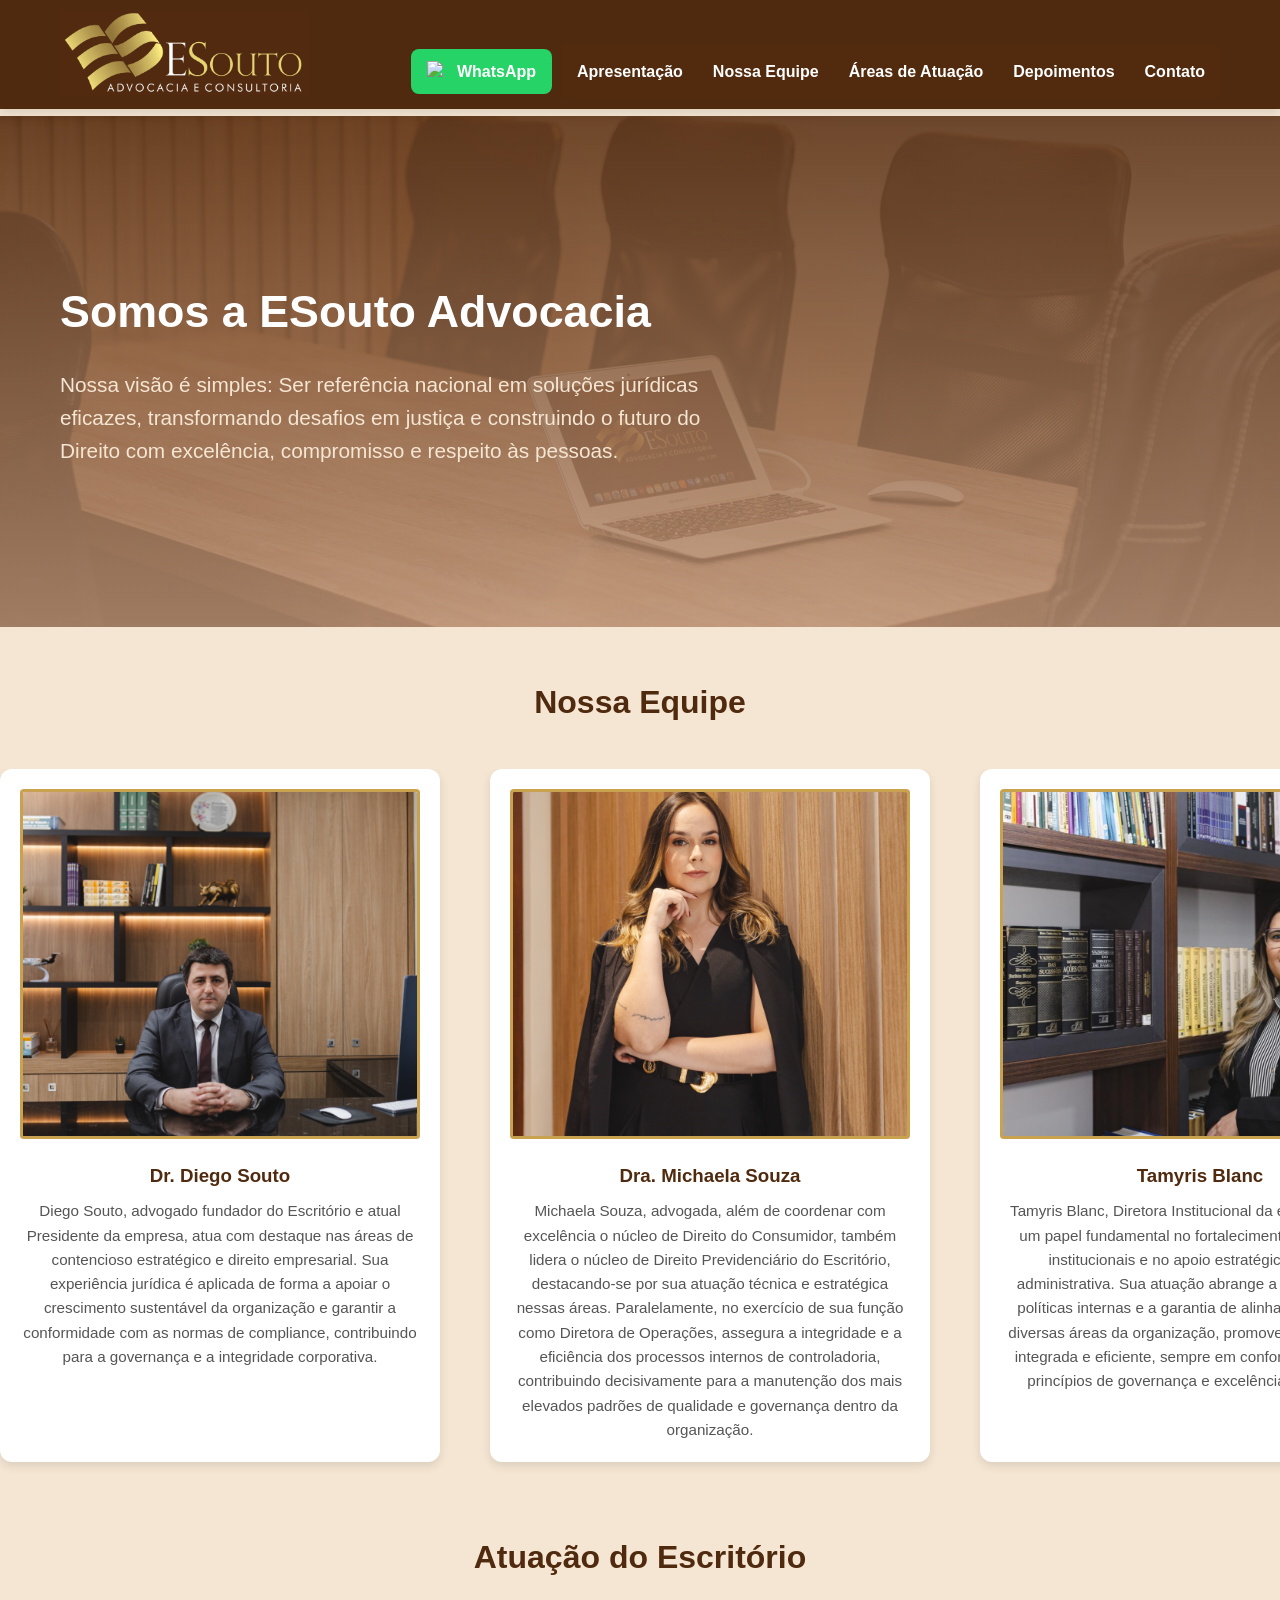
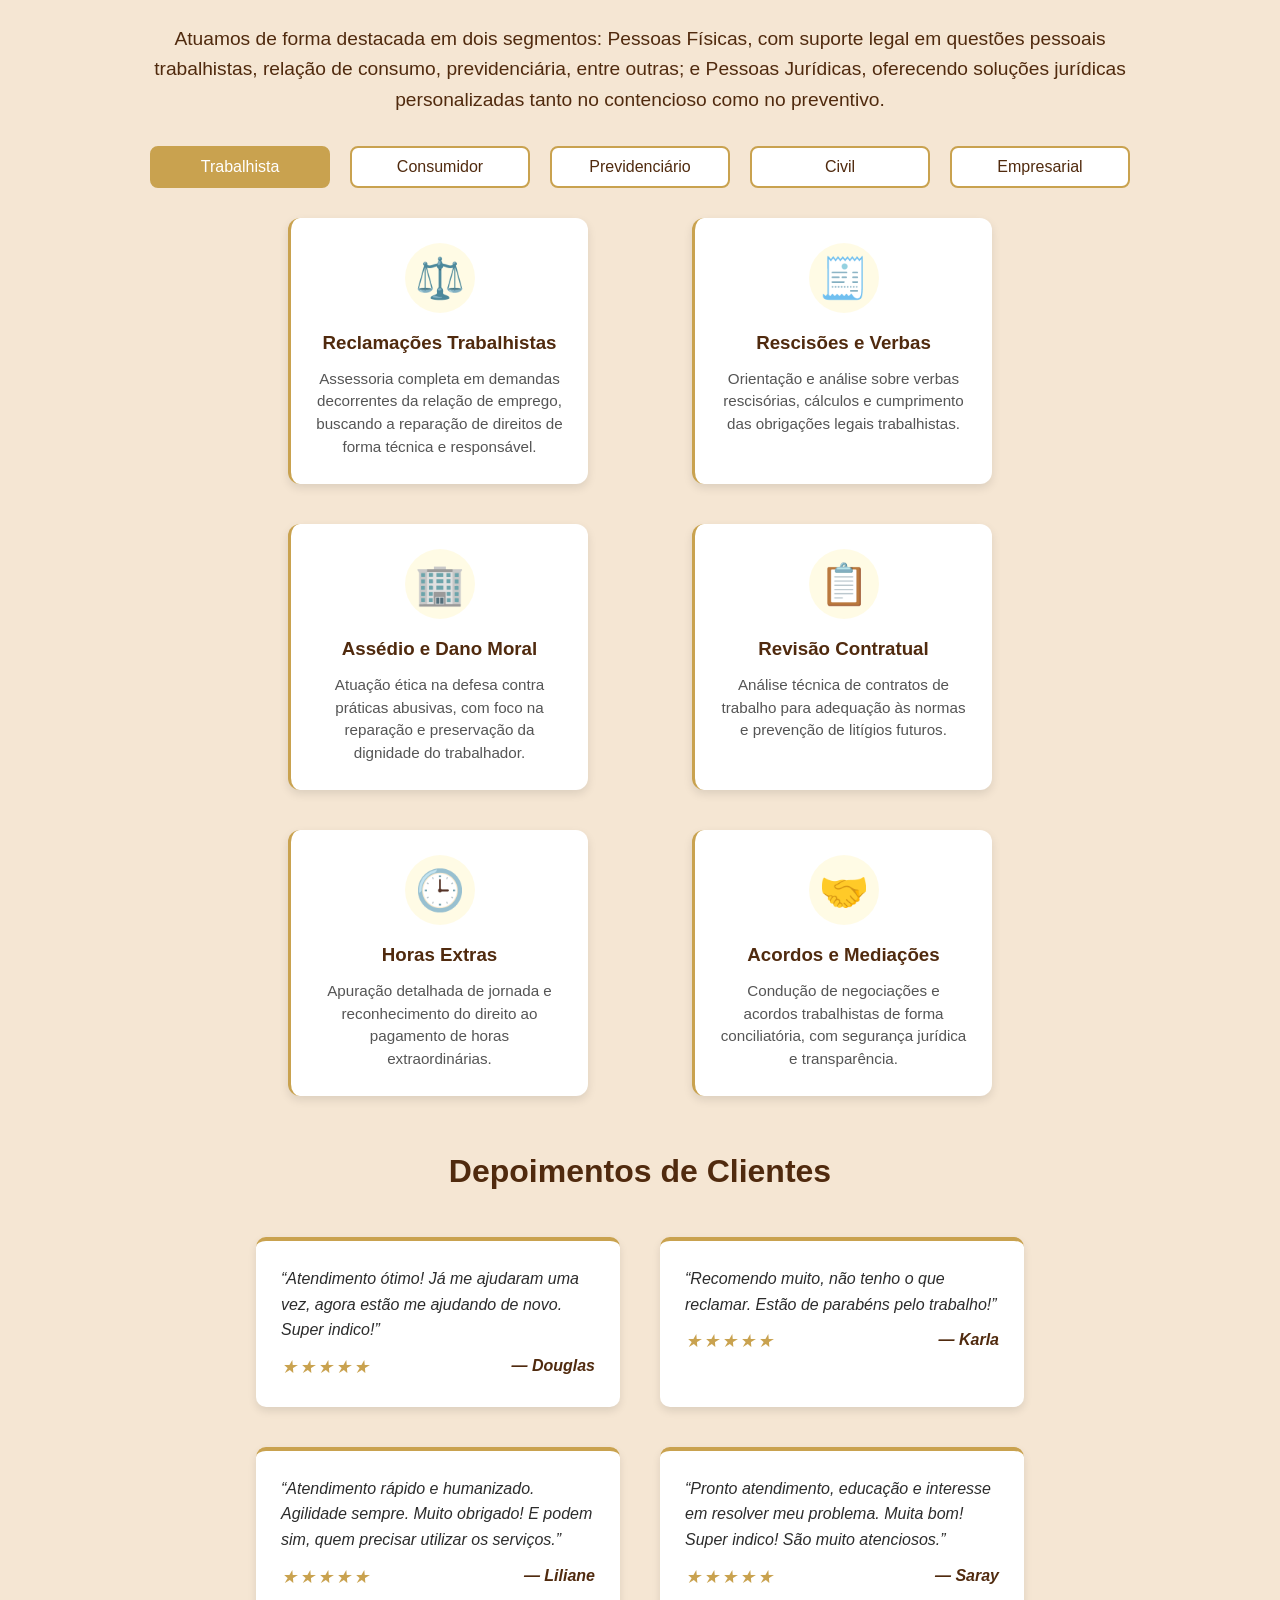
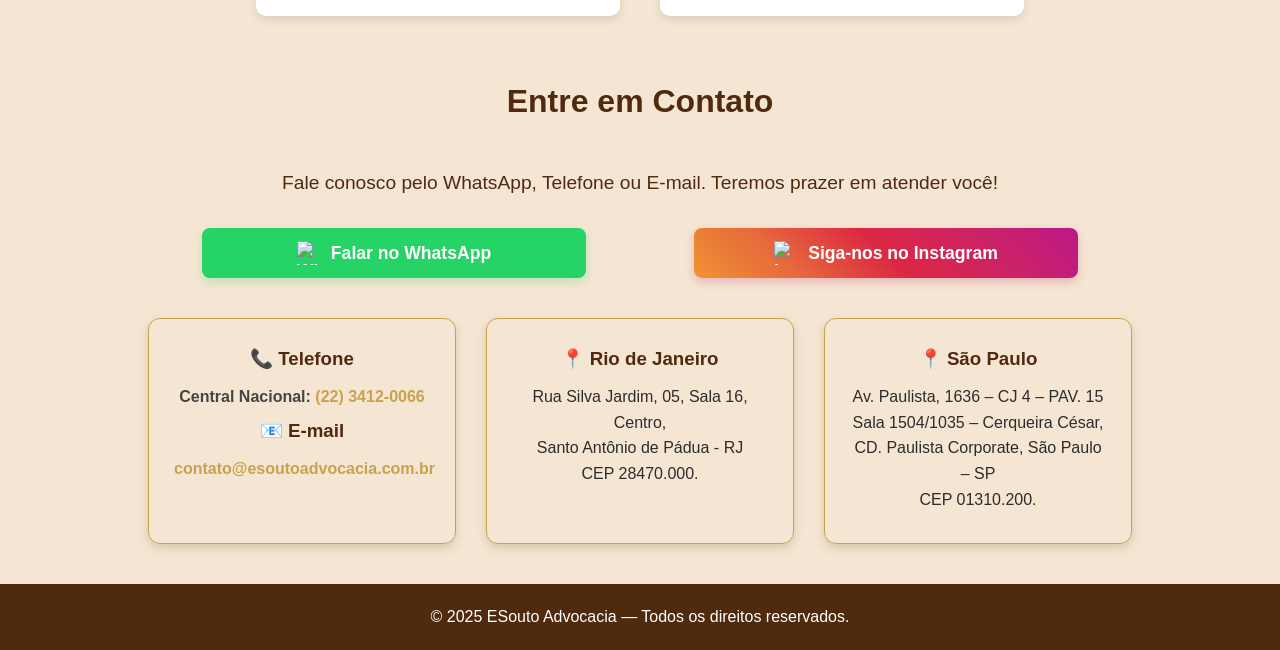
==== commit d6783c11: "create home page" ====
--- a/siteESouto/index.html
+++ b/siteESouto/index.html
@@ -88,11 +88,6 @@
           <p>Michaela Souza, advogada, além de coordenar com excelência o núcleo de Direito do Consumidor, também lidera o núcleo de Direito Previdenciário do Escritório, destacando-se por sua atuação técnica e estratégica nessas áreas. Paralelamente, no exercício de sua função como Diretora de Operações, assegura a integridade e a eficiência dos processos internos de controladoria, contribuindo decisivamente para a manutenção dos mais elevados padrões de qualidade e governança dentro da organização.</p>
         </div>
         <div class="advogado">
-          <img src="images/Pedro.png" alt="Dr. Pedro Ribeiro">
-          <h3>Dr. Pedro Ribeiro</h3>
-          <p>Pedro Ribeiro, advogado responsável pela coordenação do núcleo trabalhista do Escritório, possui notável expertise na área, destacando-se por sua atuação estratégica e precisa. Seu papel é fundamental na condução de demandas complexas e na formulação de soluções jurídicas que asseguram a proteção dos interesses dos clientes, sempre em estrita observância às normas e melhores práticas do direito do trabalho.</p>
-        </div>
-        <div class="advogado">
           <img src="images/Tamyris.png" alt="Tamyris Blanc">
           <h3>Tamyris Blanc</h3>
           <p>Tamyris Blanc, Diretora Institucional da empresa, exerce um papel fundamental no fortalecimento das relações institucionais e no apoio estratégico à gestão administrativa. Sua atuação abrange a supervisão das políticas internas e a garantia de alinhamento entre as diversas áreas da organização, promovendo uma gestão integrada e eficiente, sempre em conformidade com os princípios de governança e excelência operacional.</p>
@@ -115,11 +110,6 @@
           <img src="images/Michaela.png" alt="Dra. Michaela Souza">
           <h3>Dra. Michaela Souza</h3>
           <p>Michaela Souza, advogada, além de coordenar com excelência o núcleo de Direito do Consumidor, também lidera o núcleo de Direito Previdenciário do Escritório, destacando-se por sua atuação técnica e estratégica nessas áreas. Paralelamente, no exercício de sua função como Diretora de Operações, assegura a integridade e a eficiência dos processos internos de controladoria, contribuindo decisivamente para a manutenção dos mais elevados padrões de qualidade e governança dentro da organização.</p>
-        </div>
-        <div class="advogado">
-          <img src="images/Pedro.png" alt="Dr. Pedro Ribeiro">
-          <h3>Dr. Pedro Ribeiro</h3>
-          <p>Pedro Ribeiro, advogado responsável pela coordenação do núcleo trabalhista do Escritório, possui notável expertise na área, destacando-se por sua atuação estratégica e precisa. Seu papel é fundamental na condução de demandas complexas e na formulação de soluções jurídicas que asseguram a proteção dos interesses dos clientes, sempre em estrita observância às normas e melhores práticas do direito do trabalho.</p>
         </div>
         <div class="advogado">
           <img src="images/Tamyris.png" alt="Tamyris Blanc">
